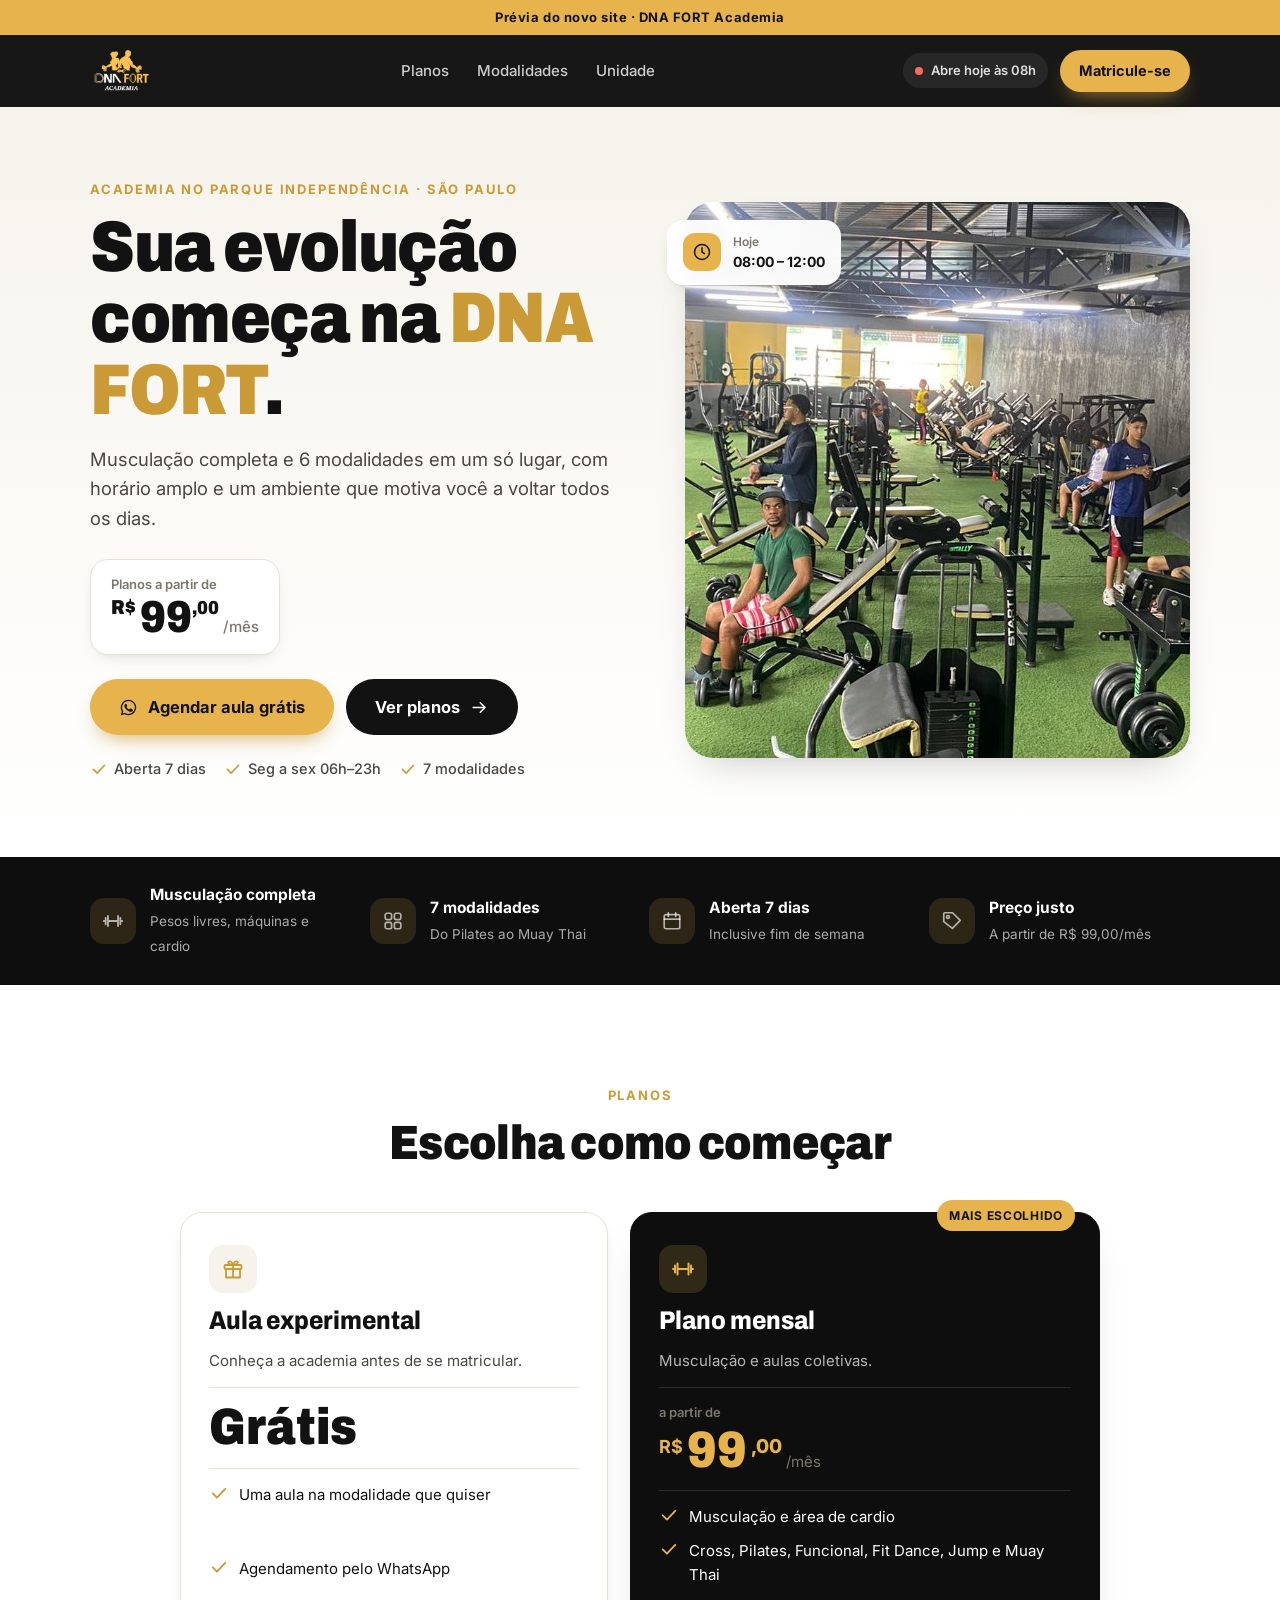
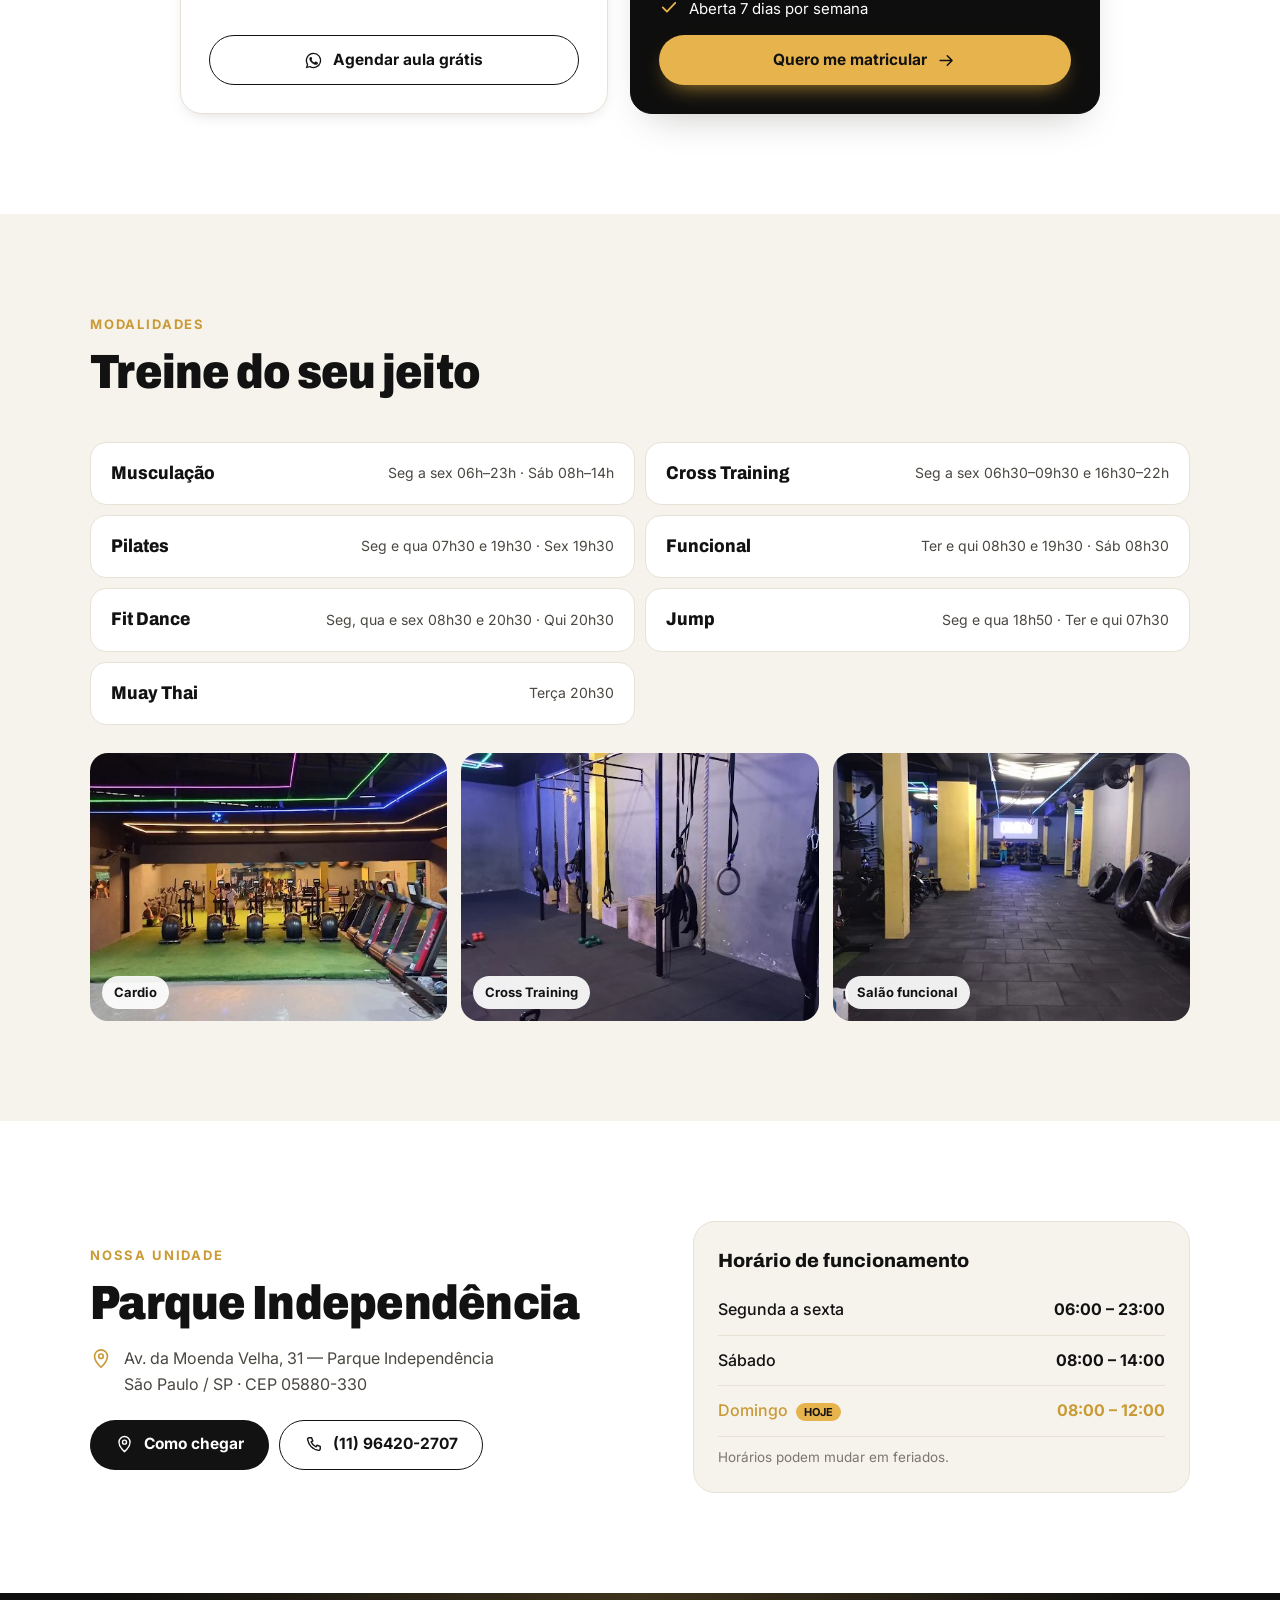
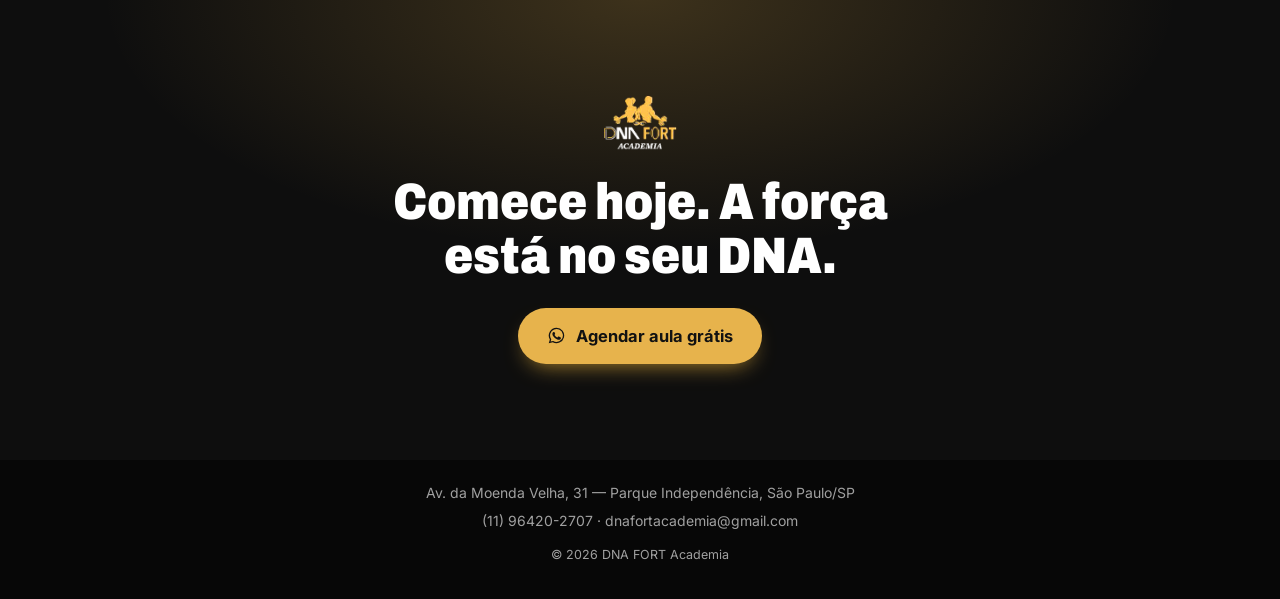
==== previa/index.html @ 1118a0eb "Adiciona prévia simples do novo site em /previa Página separada para apresentar à academia (não alte" ====
<!doctype html>
<html lang="pt-BR">
<head>
  <meta charset="utf-8">
  <meta name="viewport" content="width=device-width, initial-scale=1, viewport-fit=cover">
  <title>Prévia — DNA FORT Academia</title>
  <meta name="description" content="Prévia do novo site da DNA FORT Academia.">
  <!-- prévia: não aparece no Google -->
  <meta name="robots" content="noindex, nofollow">
  <meta name="theme-color" content="#0E0E0E">
  <link rel="icon" href="../assets/img/logo-original.png" type="image/png">

  <link rel="preconnect" href="https://fonts.googleapis.com">
  <link rel="preconnect" href="https://fonts.gstatic.com" crossorigin>
  <link href="https://fonts.googleapis.com/css2?family=Archivo:wdth,wght@62..125,400..900&family=Inter:wght@400;500;600;700&display=swap" rel="stylesheet">
  <link rel="stylesheet" href="previa.css">
  <link rel="stylesheet" href="previa-extra.css">
  <script>document.documentElement.classList.add('js');</script>
</head>
<body>

  <svg width="0" height="0" style="position:absolute" aria-hidden="true">
    <symbol id="i-arrow" viewBox="0 0 24 24"><path d="M4 12h15M13 6l6 6-6 6" fill="none" stroke="currentColor" stroke-width="2" stroke-linecap="round" stroke-linejoin="round"/></symbol>
    <symbol id="i-check" viewBox="0 0 24 24"><path d="M4.5 12.5l5 5L19.5 7" fill="none" stroke="currentColor" stroke-width="2.2" stroke-linecap="round" stroke-linejoin="round"/></symbol>
    <symbol id="i-clock" viewBox="0 0 24 24"><g fill="none" stroke="currentColor" stroke-width="1.8"><circle cx="12" cy="12" r="9"/><path d="M12 7v5l3 2" stroke-linecap="round"/></g></symbol>
    <symbol id="i-pin" viewBox="0 0 24 24"><g fill="none" stroke="currentColor" stroke-width="1.8"><path d="M12 21s7-6.2 7-12a7 7 0 0 0-14 0c0 5.8 7 12 7 12Z"/><circle cx="12" cy="9" r="2.5"/></g></symbol>
    <symbol id="i-phone" viewBox="0 0 24 24"><path d="M6.6 3.5h3l1.5 4-2 1.3a11 11 0 0 0 6.1 6.1l1.3-2 4 1.5v3a2 2 0 0 1-2.2 2A17 17 0 0 1 4.6 5.7a2 2 0 0 1 2-2.2Z" fill="none" stroke="currentColor" stroke-width="1.8" stroke-linejoin="round"/></symbol>
    <symbol id="i-whatsapp" viewBox="0 0 24 24"><path fill="currentColor" d="M12 2.2A9.8 9.8 0 0 0 3.6 17l-1.4 4.9 5-1.3A9.8 9.8 0 1 0 12 2.2Zm0 17.9a8.1 8.1 0 0 1-4.1-1.1l-.3-.2-3 .8.8-2.9-.2-.3A8.1 8.1 0 1 1 12 20.1Zm4.5-6.1c-.2-.1-1.5-.7-1.7-.8-.2-.1-.4-.1-.6.1l-.8 1c-.1.2-.3.2-.5.1a6.6 6.6 0 0 1-3.3-2.9c-.2-.4.2-.4.7-1.3.1-.2 0-.3 0-.4l-.8-1.8c-.2-.5-.4-.4-.6-.4h-.5a1 1 0 0 0-.7.3 3 3 0 0 0-.9 2.2 5.2 5.2 0 0 0 1.1 2.7 11.8 11.8 0 0 0 4.5 4c1.7.7 2.3.8 3.2.6a2.7 2.7 0 0 0 1.8-1.2 2.2 2.2 0 0 0 .1-1.3c0-.1-.2-.2-.4-.3Z"/></symbol>
    <symbol id="i-dumbbell" viewBox="0 0 24 24"><path d="M2 12h2M20 12h2M6.5 12h11M4 8.5v7M6.5 6.5v11M17.5 6.5v11M20 8.5v7" fill="none" stroke="currentColor" stroke-width="2" stroke-linecap="round"/></symbol>
    <symbol id="i-grid" viewBox="0 0 24 24"><g fill="none" stroke="currentColor" stroke-width="1.8"><rect x="3.5" y="3.5" width="7" height="7" rx="2"/><rect x="13.5" y="3.5" width="7" height="7" rx="2"/><rect x="3.5" y="13.5" width="7" height="7" rx="2"/><rect x="13.5" y="13.5" width="7" height="7" rx="2"/></g></symbol>
    <symbol id="i-calendar" viewBox="0 0 24 24"><g fill="none" stroke="currentColor" stroke-width="1.8"><rect x="3.5" y="5" width="17" height="15.5" rx="2"/><path d="M3.5 10h17M8 3v4M16 3v4" stroke-linecap="round"/></g></symbol>
    <symbol id="i-tag" viewBox="0 0 24 24"><g fill="none" stroke="currentColor" stroke-width="1.8" stroke-linejoin="round"><path d="M3 12.6V4a1 1 0 0 1 1-1h8.6L21 11.4 12.4 20z"/><circle cx="7.6" cy="7.6" r="1.6"/></g></symbol>
    <symbol id="i-gift" viewBox="0 0 24 24"><g fill="none" stroke="currentColor" stroke-width="1.8" stroke-linejoin="round"><rect x="3.5" y="8" width="17" height="4" rx="1"/><path d="M5 12v8.5h14V12M12 8v12.5M12 8S10.5 3.5 8 4.5 9 8 12 8Zm0 0s1.5-4.5 4-3.5S15 8 12 8Z"/></g></symbol>
  </svg>

  <!-- Aviso de prévia -->
  <div class="preview-bar">Prévia do novo site · DNA FORT Academia</div>

  <!-- ===== HEADER ===== -->
  <header class="lp-header">
    <div class="wrap lp-header__in">
      <a href="#topo" class="lp-logo" aria-label="DNA FORT Academia — início">
        <img src="../assets/img/logo.png" alt="DNA FORT Academia" width="96" height="79">
      </a>
      <nav class="lp-nav" aria-label="Principal">
        <a href="#planos">Planos</a>
        <a href="#modalidades">Modalidades</a>
        <a href="#unidade">Unidade</a>
      </nav>
      <div class="lp-header__cta">
        <span class="lp-status" data-status hidden><i></i><span data-status-text></span></span>
        <a class="lp-btn lp-btn--gold lp-btn--sm" href="#planos">Matricule-se</a>
      </div>
    </div>
  </header>

  <main>
    <!-- ===== HERO ===== -->
    <section class="hero" id="topo">
      <div class="wrap hero__grid">
        <div class="hero__text">
          <p class="eyebrow">Academia no Parque Independência · São Paulo</p>
          <h1 class="hero__title">Sua evolução começa na <span class="gold">DNA FORT</span>.</h1>
          <p class="hero__lead">Musculação completa e 6 modalidades em um só lugar, com horário amplo e um ambiente que motiva você a voltar todos os dias.</p>
          <div class="hero__price">
            <span class="hero__price-label">Planos a partir de</span>
            <span class="hero__price-value"><small>R$</small>99<sup>,00</sup><em>/mês</em></span>
          </div>
          <div class="hero__ctas">
            <a class="lp-btn lp-btn--gold lp-btn--lg" href="https://wa.me/5511964202707?text=Ol%C3%A1!%20Quero%20agendar%20minha%20aula%20experimental%20gr%C3%A1tis%20na%20DNA%20FORT." target="_blank" rel="noopener"><svg aria-hidden="true"><use href="#i-whatsapp"/></svg>Agendar aula grátis</a>
            <a class="lp-btn lp-btn--dark lp-btn--lg" href="#planos">Ver planos <svg aria-hidden="true"><use href="#i-arrow"/></svg></a>
          </div>
          <ul class="hero__trust">
            <li><svg aria-hidden="true"><use href="#i-check"/></svg>Aberta 7 dias</li>
            <li><svg aria-hidden="true"><use href="#i-check"/></svg>Seg a sex 06h–23h</li>
            <li><svg aria-hidden="true"><use href="#i-check"/></svg>7 modalidades</li>
          </ul>
        </div>
        <div class="hero__media">
          <img src="../assets/img/academia/musculacao.jpg" alt="Área de musculação da DNA FORT" width="743" height="556" fetchpriority="high">
          <div class="hero__float hero__float--top">
            <span class="hero__float-icon"><svg aria-hidden="true"><use href="#i-clock"/></svg></span>
            <div><small>Hoje</small><strong data-today>06:00 – 23:00</strong></div>
          </div>
        </div>
      </div>
    </section>

    <!-- ===== BENEFÍCIOS ===== -->
    <section class="perks-strip" aria-label="Benefícios">
      <div class="wrap perks-strip__grid">
        <div class="perk"><span class="perk__icon"><svg aria-hidden="true"><use href="#i-dumbbell"/></svg></span><div><strong>Musculação completa</strong><span>Pesos livres, máquinas e cardio</span></div></div>
        <div class="perk"><span class="perk__icon"><svg aria-hidden="true"><use href="#i-grid"/></svg></span><div><strong>7 modalidades</strong><span>Do Pilates ao Muay Thai</span></div></div>
        <div class="perk"><span class="perk__icon"><svg aria-hidden="true"><use href="#i-calendar"/></svg></span><div><strong>Aberta 7 dias</strong><span>Inclusive fim de semana</span></div></div>
        <div class="perk"><span class="perk__icon"><svg aria-hidden="true"><use href="#i-tag"/></svg></span><div><strong>Preço justo</strong><span>A partir de R$ 99,00/mês</span></div></div>
      </div>
    </section>

    <!-- ===== PLANOS ===== -->
    <section class="sec" id="planos" aria-labelledby="planos-t">
      <div class="wrap">
        <header class="sec__head sec__head--center reveal">
          <p class="eyebrow">Planos</p>
          <h2 class="sec__title" id="planos-t">Escolha como começar</h2>
        </header>
        <div class="plans">
          <article class="plan reveal">
            <span class="plan__icon"><svg aria-hidden="true"><use href="#i-gift"/></svg></span>
            <h3 class="plan__name">Aula experimental</h3>
            <p class="plan__desc">Conheça a academia antes de se matricular.</p>
            <p class="plan__price"><strong>Grátis</strong></p>
            <ul class="plan__list">
              <li><svg aria-hidden="true"><use href="#i-check"/></svg>Uma aula na modalidade que quiser</li>
              <li><svg aria-hidden="true"><use href="#i-check"/></svg>Agendamento pelo WhatsApp</li>
            </ul>
            <a class="lp-btn lp-btn--outline lp-btn--block" href="https://wa.me/5511964202707?text=Ol%C3%A1!%20Quero%20agendar%20minha%20aula%20experimental%20gr%C3%A1tis%20na%20DNA%20FORT." target="_blank" rel="noopener"><svg aria-hidden="true"><use href="#i-whatsapp"/></svg>Agendar aula grátis</a>
          </article>
          <article class="plan plan--main reveal">
            <span class="plan__badge">Mais escolhido</span>
            <span class="plan__icon"><svg aria-hidden="true"><use href="#i-dumbbell"/></svg></span>
            <h3 class="plan__name">Plano mensal</h3>
            <p class="plan__desc">Musculação e aulas coletivas.</p>
            <p class="plan__price"><span>a partir de</span><small>R$</small><strong>99</strong><sup>,00</sup><em>/mês</em></p>
            <ul class="plan__list">
              <li><svg aria-hidden="true"><use href="#i-check"/></svg>Musculação e área de cardio</li>
              <li><svg aria-hidden="true"><use href="#i-check"/></svg>Cross, Pilates, Funcional, Fit Dance, Jump e Muay Thai</li>
              <li><svg aria-hidden="true"><use href="#i-check"/></svg>Aberta 7 dias por semana</li>
            </ul>
            <a class="lp-btn lp-btn--gold lp-btn--block" href="https://wa.me/5511964202707?text=Ol%C3%A1!%20Quero%20me%20matricular%20na%20DNA%20FORT." target="_blank" rel="noopener">Quero me matricular <svg aria-hidden="true"><use href="#i-arrow"/></svg></a>
          </article>
        </div>
      </div>
    </section>

    <!-- ===== MODALIDADES (lista simples) ===== -->
    <section class="sec sec--soft" id="modalidades" aria-labelledby="mod-t">
      <div class="wrap">
        <header class="sec__head reveal">
          <p class="eyebrow">Modalidades</p>
          <h2 class="sec__title" id="mod-t">Treine do seu jeito</h2>
        </header>
        <ul class="modlist reveal">
          <li><strong>Musculação</strong><span>Seg a sex 06h–23h · Sáb 08h–14h</span></li>
          <li><strong>Cross Training</strong><span>Seg a sex 06h30–09h30 e 16h30–22h</span></li>
          <li><strong>Pilates</strong><span>Seg e qua 07h30 e 19h30 · Sex 19h30</span></li>
          <li><strong>Funcional</strong><span>Ter e qui 08h30 e 19h30 · Sáb 08h30</span></li>
          <li><strong>Fit Dance</strong><span>Seg, qua e sex 08h30 e 20h30 · Qui 20h30</span></li>
          <li><strong>Jump</strong><span>Seg e qua 18h50 · Ter e qui 07h30</span></li>
          <li><strong>Muay Thai</strong><span>Terça 20h30</span></li>
        </ul>

        <div class="photos reveal">
          <figure><img src="../assets/img/academia/cardio.jpg" alt="Área de cardio" loading="lazy"><figcaption>Cardio</figcaption></figure>
          <figure><img src="../assets/img/academia/cross-training.jpg" alt="Estrutura de Cross Training" loading="lazy"><figcaption>Cross Training</figcaption></figure>
          <figure><img src="../assets/img/academia/espaco-funcional.jpg" alt="Salão funcional" loading="lazy"><figcaption>Salão funcional</figcaption></figure>
        </div>
      </div>
    </section>

    <!-- ===== UNIDADE ===== -->
    <section class="sec" id="unidade" aria-labelledby="uni-t">
      <div class="wrap unit-simple reveal">
        <div>
          <p class="eyebrow">Nossa unidade</p>
          <h2 class="sec__title" id="uni-t">Parque Independência</h2>
          <address class="unit__address">
            <svg aria-hidden="true"><use href="#i-pin"/></svg>
            <span>Av. da Moenda Velha, 31 — Parque Independência<br>São Paulo / SP · CEP 05880-330</span>
          </address>
          <div class="unit__ctas">
            <a class="lp-btn lp-btn--dark" href="https://www.google.com/maps/dir/?api=1&amp;destination=Av.+da+Moenda+Velha,+31+-+Parque+Independ%C3%AAncia,+S%C3%A3o+Paulo+-+SP,+05880-330" target="_blank" rel="noopener"><svg aria-hidden="true"><use href="#i-pin"/></svg>Como chegar</a>
            <a class="lp-btn lp-btn--outline" href="tel:+5511964202707"><svg aria-hidden="true"><use href="#i-phone"/></svg>(11) 96420-2707</a>
          </div>
        </div>
        <div class="hours-card">
          <h3>Horário de funcionamento</h3>
          <table class="hours">
            <caption class="sr-only">Horário de funcionamento</caption>
            <tbody>
              <tr data-days="1,2,3,4,5"><th scope="row">Segunda a sexta</th><td>06:00 – 23:00</td></tr>
              <tr data-days="6"><th scope="row">Sábado</th><td>08:00 – 14:00</td></tr>
              <tr data-days="0"><th scope="row">Domingo</th><td>08:00 – 12:00</td></tr>
            </tbody>
          </table>
          <p class="unit__note">Horários podem mudar em feriados.</p>
        </div>
      </div>
    </section>

    <!-- ===== CHAMADA FINAL ===== -->
    <section class="final">
      <div class="wrap final__in reveal">
        <img class="final__logo" src="../assets/img/logo.png" alt="" width="96" height="79" loading="lazy">
        <h2 class="final__title">Comece hoje. A força está no seu DNA.</h2>
        <div class="final__ctas">
          <a class="lp-btn lp-btn--gold lp-btn--lg" href="https://wa.me/5511964202707?text=Ol%C3%A1!%20Quero%20agendar%20minha%20aula%20experimental%20gr%C3%A1tis%20na%20DNA%20FORT." target="_blank" rel="noopener"><svg aria-hidden="true"><use href="#i-whatsapp"/></svg>Agendar aula grátis</a>
        </div>
      </div>
    </section>
  </main>

  <footer class="lp-footer">
    <div class="wrap lp-footer__in">
      <p>Av. da Moenda Velha, 31 — Parque Independência, São Paulo/SP</p>
      <p><a href="tel:+5511964202707">(11) 96420-2707</a> · <a href="mailto:dnafortacademia@gmail.com">dnafortacademia@gmail.com</a></p>
      <p class="lp-footer__copy">© <span data-year></span> DNA FORT Academia</p>
    </div>
  </footer>

  <div class="sticky-cta" data-sticky>
    <div class="sticky-cta__price"><small>a partir de</small><strong>R$ 99<sup>,00</sup>/mês</strong></div>
    <a class="lp-btn lp-btn--gold" href="https://wa.me/5511964202707?text=Ol%C3%A1!%20Quero%20agendar%20minha%20aula%20experimental%20gr%C3%A1tis%20na%20DNA%20FORT." target="_blank" rel="noopener"><svg aria-hidden="true"><use href="#i-whatsapp"/></svg>Aula grátis</a>
  </div>

  <script src="previa.js" defer></script>
</body>
</html>
---- previa/previa.css ----
/* =========================================================
   DNA FORT — Landing page (prévia)
   Clareza e foco em conversão + elegância editorial.
   Fundo claro e quente, dourado da logo como cor de ação.
   ========================================================= */
:root {
  --bg: #FFFFFF;
  --bg-soft: #F6F3EC;
  --ink: #121212;
  --ink-2: #4A4741;
  --muted: #7C776D;
  --line: #E8E2D6;
  --dark: #0E0E0E;
  --gold: #E7B34C;
  --gold-light: #F3CD78;
  --gold-dark: #C99A35;
  --radius: 22px;
  --shadow: 0 18px 40px -20px rgba(20, 16, 8, .28);
  --shadow-sm: 0 6px 18px -10px rgba(20, 16, 8, .25);
  --f-display: "Archivo", "Arial Black", sans-serif;
  --f-body: "Inter", system-ui, -apple-system, "Segoe UI", Roboto, sans-serif;
  --wrap: 1180px;
  --gutter: clamp(18px, 4vw, 40px);
  --header-h: 72px;
  --ease: cubic-bezier(.2, .7, .2, 1);
}

*, *::before, *::after { box-sizing: border-box; }
* { margin: 0; padding: 0; }
html { scroll-behavior: smooth; -webkit-text-size-adjust: 100%; }
body { background: var(--bg); color: var(--ink); font: 16px/1.6 var(--f-body); -webkit-font-smoothing: antialiased; overflow-x: hidden; }
img, svg { display: block; max-width: 100%; }
a { color: inherit; text-decoration: none; }
ul { list-style: none; }
button { font: inherit; color: inherit; background: none; border: 0; cursor: pointer; }
address { font-style: normal; }
table { border-collapse: collapse; width: 100%; }
[hidden] { display: none !important; }
[id] { scroll-margin-top: calc(var(--header-h) + 12px); }
:focus-visible { outline: 3px solid var(--gold); outline-offset: 3px; border-radius: 6px; }
.sr-only { position: absolute; width: 1px; height: 1px; overflow: hidden; clip: rect(0 0 0 0); white-space: nowrap; }
.skip { position: fixed; top: 8px; left: 8px; z-index: 999; padding: 10px 14px; background: var(--gold); border-radius: 10px; font-weight: 600; transform: translateY(-200%); }
.skip:focus { transform: none; }

.wrap { width: 100%; max-width: var(--wrap); margin-inline: auto; padding-inline: var(--gutter); }
.gold { color: var(--gold-dark); }
.link { color: var(--ink); font-weight: 600; text-decoration: underline; text-decoration-color: var(--gold); text-underline-offset: 3px; }

.eyebrow { font-size: 13px; font-weight: 700; letter-spacing: .14em; text-transform: uppercase; color: var(--gold-dark); margin-bottom: 12px; }

/* ---------- Botões ---------- */
.lp-btn {
  display: inline-flex; align-items: center; justify-content: center; gap: 10px;
  min-height: 50px; padding: 0 24px; border-radius: 999px; border: 1.5px solid transparent;
  font-weight: 700; font-size: 15.5px; white-space: nowrap;
  transition: transform .15s, box-shadow .2s, background-color .2s, color .2s, border-color .2s;
}
.lp-btn svg { width: 19px; height: 19px; flex: none; }
.lp-btn:active { transform: scale(.98); }
.lp-btn--gold { background: var(--gold); color: var(--ink); box-shadow: 0 10px 22px -10px rgba(201, 154, 53, .9); }
.lp-btn--gold:hover { background: var(--gold-light); }
.lp-btn--dark { background: var(--ink); color: #fff; }
.lp-btn--dark:hover { background: #2a2a2a; }
.lp-btn--outline { border-color: var(--ink); color: var(--ink); }
.lp-btn--outline:hover { background: var(--ink); color: #fff; }
.lp-btn--light { background: #fff; color: var(--ink); }
.lp-btn--lg { min-height: 56px; padding: 0 28px; font-size: 16.5px; }
.lp-btn--sm { min-height: 42px; padding: 0 18px; font-size: 14.5px; }
.lp-btn--block { width: 100%; }

/* ---------- Header ---------- */
.lp-header { position: sticky; top: 0; z-index: 50; background: rgba(14, 14, 14, .96); -webkit-backdrop-filter: blur(12px); backdrop-filter: blur(12px); }
.lp-header__in { height: var(--header-h); display: flex; align-items: center; justify-content: space-between; gap: 20px; }
.lp-logo img { height: 52px; width: auto; }
.lp-nav { display: flex; gap: 28px; }
.lp-nav a { color: rgba(255,255,255,.78); font-weight: 500; font-size: 15px; transition: color .2s; }
.lp-nav a:hover { color: var(--gold); }
.lp-header__cta { display: flex; align-items: center; gap: 12px; }
.lp-status { display: inline-flex; align-items: center; gap: 8px; padding: 7px 12px; border-radius: 999px; font-size: 13px; font-weight: 600; color: rgba(255,255,255,.85); background: rgba(255,255,255,.07); }
.lp-status i { width: 8px; height: 8px; border-radius: 50%; background: #9a9a9a; }
.lp-status.is-open i { background: #3ddc84; box-shadow: 0 0 0 3px rgba(61,220,132,.2); }
.lp-status.is-closed i { background: #ff6b5a; }

/* ---------- Hero ---------- */
.hero { background: linear-gradient(180deg, var(--bg-soft) 0%, #fff 100%); padding: clamp(36px, 6vw, 72px) 0 clamp(40px, 6vw, 80px); overflow: hidden; }
.hero__grid { display: grid; grid-template-columns: 1.05fr 1fr; gap: clamp(28px, 5vw, 64px); align-items: center; }
.hero__title { font-family: var(--f-display); font-weight: 900; font-stretch: 85%; font-size: clamp(2.6rem, 5.6vw, 4.6rem); line-height: 1; letter-spacing: -.02em; }
.hero__lead { margin-top: 18px; font-size: clamp(16.5px, 1.5vw, 18.5px); color: var(--ink-2); max-width: 48ch; }
.hero__price { display: inline-flex; flex-direction: column; margin-top: 26px; padding: 14px 20px; border-radius: 18px; background: #fff; border: 1px solid var(--line); box-shadow: var(--shadow-sm); }
.hero__price-label { font-size: 13px; font-weight: 600; color: var(--muted); }
.hero__price-value { font-family: var(--f-display); font-weight: 900; font-stretch: 85%; font-size: 2.8rem; line-height: 1; }
.hero__price-value small { font-size: .45em; margin-right: 4px; vertical-align: .9em; }
.hero__price-value sup { font-size: .42em; vertical-align: .95em; }
.hero__price-value em { font-style: normal; font-family: var(--f-body); font-weight: 500; font-size: 15px; color: var(--muted); margin-left: 4px; }
.hero__ctas { display: flex; flex-wrap: wrap; gap: 12px; margin-top: 24px; }
.hero__trust { display: flex; flex-wrap: wrap; gap: 8px 18px; margin-top: 22px; font-size: 14.5px; font-weight: 500; color: var(--ink-2); }
.hero__trust li { display: inline-flex; align-items: center; gap: 6px; }
.hero__trust svg { width: 18px; height: 18px; color: var(--gold-dark); }

.hero__media { position: relative; }
.hero__media > img { width: 100%; aspect-ratio: 4 / 3.4; object-fit: cover; border-radius: 28px; box-shadow: var(--shadow); }
.hero__float {
  position: absolute; display: flex; align-items: center; gap: 12px;
  padding: 12px 16px; border-radius: 16px; background: rgba(255,255,255,.95);
  -webkit-backdrop-filter: blur(10px); backdrop-filter: blur(10px);
  box-shadow: var(--shadow-sm); font-size: 14px;
}
.hero__float small { display: block; color: var(--muted); font-size: 12px; font-weight: 600; }
.hero__float strong { font-weight: 700; }
.hero__float--top { top: 18px; left: -18px; }
.hero__float--bottom { bottom: 18px; right: -14px; }
.hero__float-icon { width: 38px; height: 38px; display: grid; place-items: center; border-radius: 12px; background: var(--gold); color: var(--ink); flex: none; }
.hero__float-icon svg { width: 20px; height: 20px; }

/* ---------- Faixa de benefícios ---------- */
.perks-strip { background: var(--dark); color: #fff; padding: 26px 0; }
.perks-strip__grid { display: grid; grid-template-columns: repeat(4, 1fr); gap: 18px; }
.perk { display: flex; align-items: center; gap: 14px; }
.perk__icon { width: 46px; height: 46px; flex: none; display: grid; place-items: center; border-radius: 14px; background: rgba(231,179,76,.14); color: var(--gold); }
.perk__icon svg { width: 22px; height: 22px; }
.perk strong { display: block; font-size: 15.5px; }
.perk span { font-size: 13.5px; color: rgba(255,255,255,.65); }

/* ---------- Seções ---------- */
.sec { padding: clamp(56px, 8vw, 100px) 0; }
.sec--soft { background: var(--bg-soft); }
.sec__head { max-width: 640px; margin-bottom: clamp(28px, 4vw, 44px); }
.sec__head--center { text-align: center; margin-inline: auto; }
.sec__title { font-family: var(--f-display); font-weight: 900; font-stretch: 85%; font-size: clamp(2rem, 4vw, 3rem); line-height: 1.05; letter-spacing: -.015em; }
.sec__lead { margin-top: 12px; color: var(--ink-2); font-size: 17px; }

/* ---------- Planos ---------- */
.plans { display: grid; grid-template-columns: 1fr 1.1fr; gap: 22px; max-width: 920px; margin-inline: auto; align-items: stretch; }
.plan { position: relative; display: flex; flex-direction: column; gap: 14px; padding: 32px 28px 28px; border-radius: var(--radius); background: #fff; border: 1px solid var(--line); box-shadow: var(--shadow-sm); }
.plan--main { background: var(--dark); color: #fff; border-color: var(--dark); box-shadow: var(--shadow); }
.plan__badge { position: absolute; top: -13px; right: 24px; padding: 6px 12px; border-radius: 999px; background: var(--gold); color: var(--ink); font-size: 12px; font-weight: 700; letter-spacing: .06em; text-transform: uppercase; }
.plan__icon { width: 48px; height: 48px; display: grid; place-items: center; border-radius: 14px; background: var(--bg-soft); color: var(--gold-dark); }
.plan--main .plan__icon { background: rgba(231,179,76,.16); color: var(--gold); }
.plan__icon svg { width: 24px; height: 24px; }
.plan__name { font-family: var(--f-display); font-weight: 800; font-stretch: 90%; font-size: 1.6rem; line-height: 1.1; }
.plan__desc { color: var(--ink-2); font-size: 15px; }
.plan--main .plan__desc { color: rgba(255,255,255,.7); }
.plan__price { display: flex; align-items: baseline; flex-wrap: wrap; gap: 2px 4px; padding: 14px 0; border-block: 1px solid var(--line); }
.plan--main .plan__price { border-color: rgba(255,255,255,.12); }
.plan__price span { width: 100%; font-size: 13px; font-weight: 600; color: var(--muted); }
.plan__price small { font-weight: 700; font-size: 18px; align-self: flex-start; margin-top: 8px; }
.plan__price strong { font-family: var(--f-display); font-weight: 900; font-stretch: 85%; font-size: 3.2rem; line-height: 1; }
.plan__price sup { font-weight: 800; font-size: 1.2rem; align-self: flex-start; margin-top: 6px; }
.plan__price em { font-style: normal; font-size: 15px; color: var(--muted); }
.plan--main .plan__price strong, .plan--main .plan__price small, .plan--main .plan__price sup { color: var(--gold); }
.plan__list { display: grid; gap: 10px; flex: 1; font-size: 15px; }
.plan__list li { display: grid; grid-template-columns: 20px 1fr; gap: 10px; }
.plan__list svg { width: 20px; height: 20px; color: var(--gold-dark); }
.plan--main .plan__list svg { color: var(--gold); }
.plan__note { font-size: 13px; color: rgba(255,255,255,.55); text-align: center; }

/* ---------- Modalidades ---------- */
.mods { display: grid; grid-template-columns: repeat(4, 1fr); gap: 16px; }
.mod { position: relative; overflow: hidden; border-radius: 20px; min-height: 240px; background: #ddd; box-shadow: var(--shadow-sm); }
.mod--wide { grid-column: span 2; grid-row: span 2; }
.mod img { position: absolute; inset: 0; width: 100%; height: 100%; object-fit: cover; transition: transform .6s var(--ease); }
.mod:hover img { transform: scale(1.05); }
.mod::after { content: ""; position: absolute; inset: 0; background: linear-gradient(0deg, rgba(0,0,0,.78) 0%, rgba(0,0,0,0) 55%); }
.mod__body { position: absolute; left: 0; right: 0; bottom: 0; z-index: 1; padding: 18px; color: #fff; }
.mod__body h3 { font-family: var(--f-display); font-weight: 800; font-stretch: 90%; font-size: 1.35rem; line-height: 1.1; }
.mod--wide .mod__body h3 { font-size: 2rem; }
.mod__body p { font-size: 13.5px; color: rgba(255,255,255,.85); margin-top: 4px; }

/* ---------- Aulas por dia ---------- */
.today { display: grid; grid-template-columns: 1fr 1.1fr; gap: clamp(24px, 5vw, 64px); align-items: start; }
.today__card { padding: 22px; border-radius: var(--radius); background: #fff; border: 1px solid var(--line); box-shadow: var(--shadow); }
.today__days { display: grid; grid-template-columns: repeat(7, 1fr); gap: 4px; padding: 4px; border-radius: 999px; background: var(--bg-soft); margin-bottom: 14px; }
.today__days button { min-height: 40px; border-radius: 999px; font-size: 13.5px; font-weight: 600; color: var(--ink-2); transition: background-color .2s, color .2s; }
.today__days button[aria-pressed="true"] { background: var(--ink); color: #fff; }
.today__list li { display: flex; justify-content: space-between; gap: 12px; padding: 13px 4px; border-bottom: 1px solid var(--line); font-weight: 500; animation: rowIn .4s var(--ease) both; animation-delay: calc(var(--n, 0) * 40ms); }
.today__list li:last-child { border-bottom: 0; }
.today__list li strong { color: var(--gold-dark); font-weight: 700; white-space: nowrap; }
.today__list li.is-empty { color: var(--muted); }
@keyframes rowIn { from { opacity: 0; transform: translateY(6px); } to { opacity: 1; transform: none; } }

/* ---------- Estrutura ---------- */
.gallery { display: grid; grid-template-columns: repeat(4, 1fr); grid-template-rows: repeat(2, 230px); gap: 14px; }
.gallery figure { position: relative; overflow: hidden; border-radius: 20px; }
.gallery__a { grid-column: span 2; grid-row: span 2; }
.gallery img { width: 100%; height: 100%; object-fit: cover; transition: transform .6s var(--ease); }
.gallery figure:hover img { transform: scale(1.04); }
.gallery figcaption { position: absolute; left: 12px; bottom: 12px; padding: 6px 12px; border-radius: 999px; background: rgba(255,255,255,.92); font-size: 13px; font-weight: 700; }

/* ---------- Unidade ---------- */
.unit { display: grid; grid-template-columns: 1fr 1.15fr; gap: clamp(24px, 5vw, 56px); align-items: stretch; }
.unit__address { display: flex; gap: 12px; margin: 18px 0 20px; font-size: 16px; color: var(--ink-2); }
.unit__address svg { width: 22px; height: 22px; color: var(--gold-dark); flex: none; margin-top: 2px; }
.hours th, .hours td { padding: 12px 0; border-bottom: 1px solid var(--line); text-align: left; font-weight: 500; }
.hours td { text-align: right; font-weight: 700; }
.hours tr.is-today th, .hours tr.is-today td { color: var(--gold-dark); }
.hours tr.is-today th::after { content: "hoje"; margin-left: 8px; padding: 2px 8px; border-radius: 999px; background: var(--gold); color: var(--ink); font-size: 11px; font-weight: 700; text-transform: uppercase; }
.unit__note { margin-top: 10px; font-size: 13.5px; color: var(--muted); }
.unit__ctas { display: flex; flex-wrap: wrap; gap: 10px; margin-top: 22px; }
.unit__map { position: relative; min-height: 360px; border-radius: var(--radius); overflow: hidden; box-shadow: var(--shadow); background: var(--bg-soft); }
.unit__map iframe { position: absolute; inset: 0; width: 100%; height: 100%; border: 0; display: block; }
/* cartão exibido enquanto o mapa carrega (ou se ele não carregar) */
.unit__map-fallback {
  position: absolute; inset: 0; display: grid; place-content: center; justify-items: center; gap: 6px; text-align: center; padding: 24px;
  background:
    repeating-linear-gradient(0deg, rgba(0,0,0,.035) 0 1px, transparent 1px 44px),
    repeating-linear-gradient(90deg, rgba(0,0,0,.035) 0 1px, transparent 1px 44px),
    radial-gradient(60% 60% at 50% 45%, rgba(231,179,76,.22), rgba(231,179,76,0) 70%),
    var(--bg-soft);
}
.unit__map-pin { width: 64px; height: 64px; display: grid; place-items: center; border-radius: 50%; background: var(--gold); color: var(--ink); box-shadow: 0 12px 26px -10px rgba(201,154,53,.9); margin-bottom: 8px; }
.unit__map-pin svg { width: 30px; height: 30px; }
.unit__map-fallback strong { font-family: var(--f-display); font-weight: 800; font-size: 1.3rem; }
.unit__map-fallback span { color: var(--ink-2); font-size: 14.5px; }
.unit__map-fallback em { font-style: normal; font-weight: 700; color: var(--gold-dark); margin-top: 6px; }

/* ---------- Dúvidas ---------- */
.faq { display: grid; grid-template-columns: 1fr 1.4fr; gap: clamp(24px, 5vw, 64px); align-items: start; }
.faq__list { display: grid; gap: 10px; }
.faq__list details { border-radius: 16px; background: #fff; border: 1px solid var(--line); }
.faq__list summary { list-style: none; cursor: pointer; display: flex; justify-content: space-between; align-items: center; gap: 12px; padding: 18px 20px; font-weight: 600; }
.faq__list summary::-webkit-details-marker { display: none; }
.faq__list summary::after { content: "+"; flex: none; width: 28px; height: 28px; display: grid; place-items: center; border-radius: 50%; background: var(--bg-soft); font-size: 19px; transition: transform .25s, background-color .25s; }
.faq__list details[open] summary::after { transform: rotate(45deg); background: var(--gold); }
.faq__list details p { padding: 0 20px 18px; color: var(--ink-2); }

/* ---------- Chamada final ---------- */
.final { background: var(--dark); color: #fff; padding: clamp(56px, 8vw, 96px) 0; text-align: center;
  background-image: radial-gradient(60% 80% at 50% 0%, rgba(231,179,76,.22), rgba(231,179,76,0) 70%); }
.final__in { display: grid; justify-items: center; gap: 14px; }
.final__logo { width: 84px; height: auto; margin-bottom: 4px; }
.final__title { font-family: var(--f-display); font-weight: 900; font-stretch: 85%; font-size: clamp(2rem, 4.4vw, 3.2rem); line-height: 1.05; max-width: 18ch; }
.final__lead { color: rgba(255,255,255,.72); font-size: 17px; }
.final__ctas { display: flex; flex-wrap: wrap; justify-content: center; gap: 12px; margin-top: 10px; }

/* ---------- Rodapé ---------- */
.lp-footer { background: #070707; color: rgba(255,255,255,.62); font-size: 14px; padding: 28px 0 34px; }
.lp-footer__in { display: grid; justify-items: center; gap: 6px; text-align: center; }
.lp-footer img { width: 64px; height: auto; margin-bottom: 6px; }
.lp-footer a:hover { color: var(--gold); }
.lp-footer__copy { margin-top: 6px; font-size: 12.5px; }

/* ---------- Barra fixa (celular) ---------- */
.sticky-cta { display: none; }

/* ---------- Entrada suave ---------- */
.js .reveal { opacity: 0; transform: translateY(18px); transition: opacity .6s var(--ease), transform .6s var(--ease); }
.js .reveal.is-in { opacity: 1; transform: none; }

/* ---------- Responsivo ---------- */
@media (max-width: 1000px) {
  .lp-nav { display: none; }
  .hero__grid, .today, .unit, .faq { grid-template-columns: 1fr; }
  .hero__media { max-width: 620px; }
  .perks-strip__grid { grid-template-columns: repeat(2, 1fr); }
  .mods { grid-template-columns: repeat(2, 1fr); }
  .gallery { grid-template-columns: repeat(2, 1fr); grid-template-rows: 260px repeat(2, 180px); }
  .gallery__a { grid-row: span 1; }
}

@media (max-width: 640px) {
  :root { --header-h: 64px; }
  body { padding-bottom: calc(78px + env(safe-area-inset-bottom)); }
  .lp-logo img { height: 46px; }
  .lp-header__cta .lp-btn { display: none; }
  .hero { padding-top: 26px; }
  .hero__price { display: flex; }
  .hero__ctas .lp-btn { width: 100%; }
  .hero__trust { font-size: 13.5px; }
  .hero__float { padding: 9px 12px; font-size: 13px; }
  .hero__float--top { left: 10px; top: 10px; }
  .hero__float--bottom { right: 10px; bottom: 10px; }
  .hero__float-icon { width: 32px; height: 32px; }
  .perks-strip__grid { grid-template-columns: 1fr 1fr; gap: 16px 12px; }
  .perk { flex-direction: column; align-items: flex-start; gap: 8px; }
  .plans { grid-template-columns: 1fr; }
  .plan--main { order: -1; }
  /* modalidades e estrutura em carrossel (menos rolagem) */
  .mods, .gallery {
    display: grid; grid-auto-flow: column; grid-template-columns: none; grid-template-rows: none;
    grid-auto-columns: 78%; gap: 12px; overflow-x: auto; scroll-snap-type: x mandatory; scrollbar-width: none;
    margin-inline: calc(var(--gutter) * -1); padding: 4px var(--gutter) 10px; scroll-padding-inline: var(--gutter);
  }
  .mods::-webkit-scrollbar, .gallery::-webkit-scrollbar { display: none; }
  .mods > *, .gallery > * { scroll-snap-align: start; }
  .mod, .mod--wide { grid-column: auto; grid-row: auto; min-height: 260px; }
  .mod--wide .mod__body h3 { font-size: 1.35rem; }
  .gallery { grid-auto-rows: 240px; }
  .gallery__a { grid-column: auto; grid-row: auto; }
  .js .mods .reveal, .js .gallery .reveal { opacity: 1; transform: none; }
  .today__days button { font-size: 12.5px; }
  .unit__ctas .lp-btn, .final__ctas .lp-btn { width: 100%; }
  .unit__map { min-height: 280px; }

  .sticky-cta {
    position: fixed; left: 10px; right: 10px; bottom: calc(10px + env(safe-area-inset-bottom)); z-index: 60;
    display: flex; align-items: center; justify-content: space-between; gap: 12px;
    padding: 10px 10px 10px 18px; border-radius: 20px;
    background: rgba(14,14,14,.95); color: #fff;
    -webkit-backdrop-filter: blur(14px); backdrop-filter: blur(14px);
    box-shadow: 0 14px 30px -10px rgba(0,0,0,.5);
    transform: translateY(160%); transition: transform .35s var(--ease);
  }
  .sticky-cta.is-on { transform: none; }
  .sticky-cta__price small { display: block; font-size: 11.5px; color: rgba(255,255,255,.6); }
  .sticky-cta__price strong { font-family: var(--f-display); font-weight: 900; font-stretch: 85%; font-size: 1.35rem; }
  .sticky-cta__price sup { font-size: .55em; }
  .sticky-cta .lp-btn { min-height: 46px; padding: 0 18px; }
}

@media (prefers-reduced-motion: reduce) {
  html { scroll-behavior: auto; }
  .js .reveal { opacity: 1; transform: none; transition: none; }
  .today__list li { animation: none; }
}
---- previa/previa-extra.css ----
/* Prévia simples — complementos ao previa.css */

/* Aviso de prévia */
.preview-bar {
  background: var(--gold); color: var(--ink);
  text-align: center; font-size: 13px; font-weight: 700; letter-spacing: .04em;
  padding: 7px 12px;
}

/* Modalidades em lista simples */
.modlist { display: grid; grid-template-columns: repeat(2, 1fr); gap: 10px; }
.modlist li {
  display: flex; justify-content: space-between; align-items: center; gap: 16px;
  padding: 16px 20px; border-radius: 16px; background: #fff; border: 1px solid var(--line);
}
.modlist strong { font-family: var(--f-display); font-weight: 800; font-stretch: 90%; font-size: 1.15rem; }
.modlist span { font-size: 14px; color: var(--ink-2); text-align: right; }

/* 3 fotos da estrutura */
.photos { display: grid; grid-template-columns: repeat(3, 1fr); gap: 14px; margin-top: 28px; }
.photos figure { position: relative; overflow: hidden; border-radius: 18px; aspect-ratio: 4 / 3; }
.photos img { width: 100%; height: 100%; object-fit: cover; }
.photos figcaption { position: absolute; left: 12px; bottom: 12px; padding: 6px 12px; border-radius: 999px; background: rgba(255,255,255,.92); font-size: 13px; font-weight: 700; }

/* Unidade simples (sem mapa embutido) */
.unit-simple { display: grid; grid-template-columns: 1.1fr 1fr; gap: clamp(24px, 5vw, 56px); align-items: center; }
.hours-card { padding: 24px; border-radius: var(--radius); background: var(--bg-soft); border: 1px solid var(--line); }
.hours-card h3 { font-family: var(--f-display); font-weight: 800; font-size: 1.2rem; margin-bottom: 8px; }
.lp-footer { padding-top: 22px; }

@media (max-width: 1000px) {
  .unit-simple { grid-template-columns: 1fr; }
}
@media (max-width: 640px) {
  .modlist { grid-template-columns: 1fr; }
  .modlist li { flex-direction: column; align-items: flex-start; gap: 2px; padding: 14px 16px; }
  .modlist span { text-align: left; }
  .photos {
    grid-template-columns: none; grid-auto-flow: column; grid-auto-columns: 78%;
    overflow-x: auto; scroll-snap-type: x mandatory; scrollbar-width: none;
    margin-inline: calc(var(--gutter) * -1); padding: 0 var(--gutter) 6px;
  }
  .photos::-webkit-scrollbar { display: none; }
  .photos figure { scroll-snap-align: start; }
}
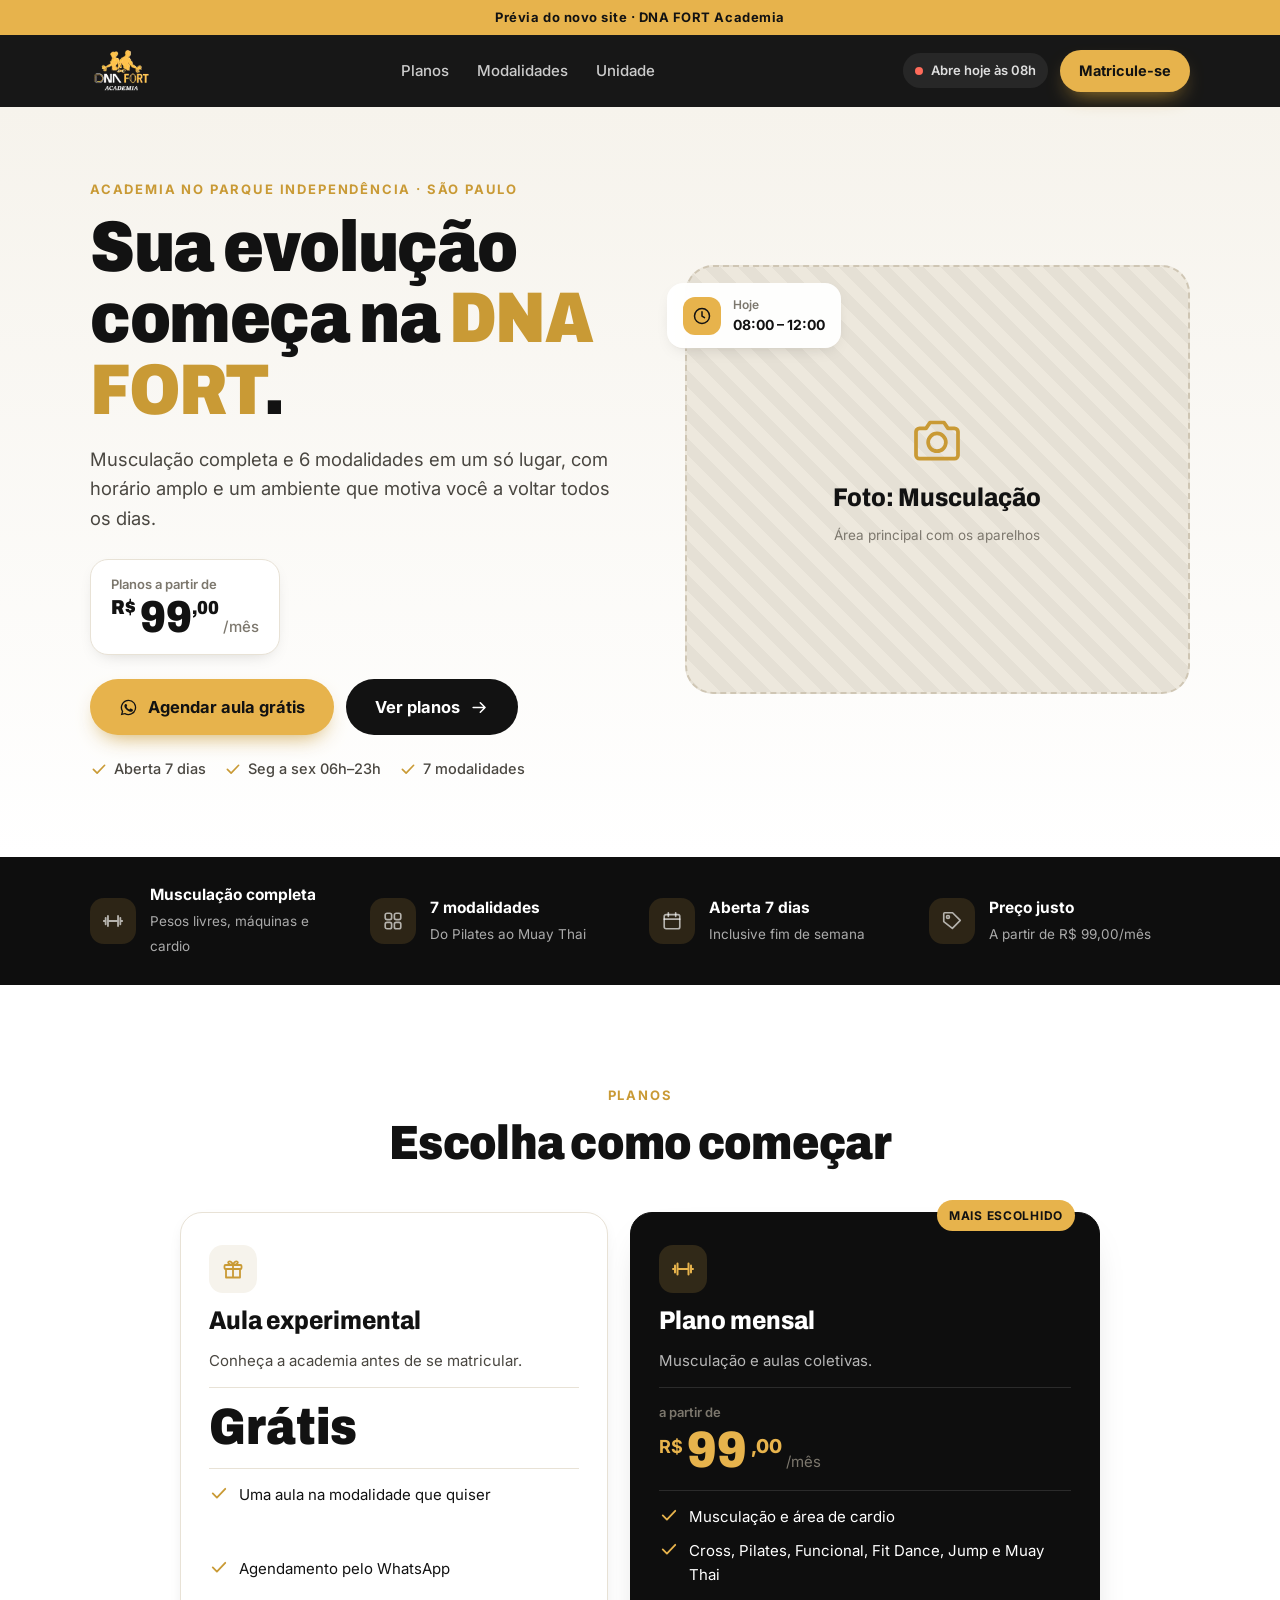
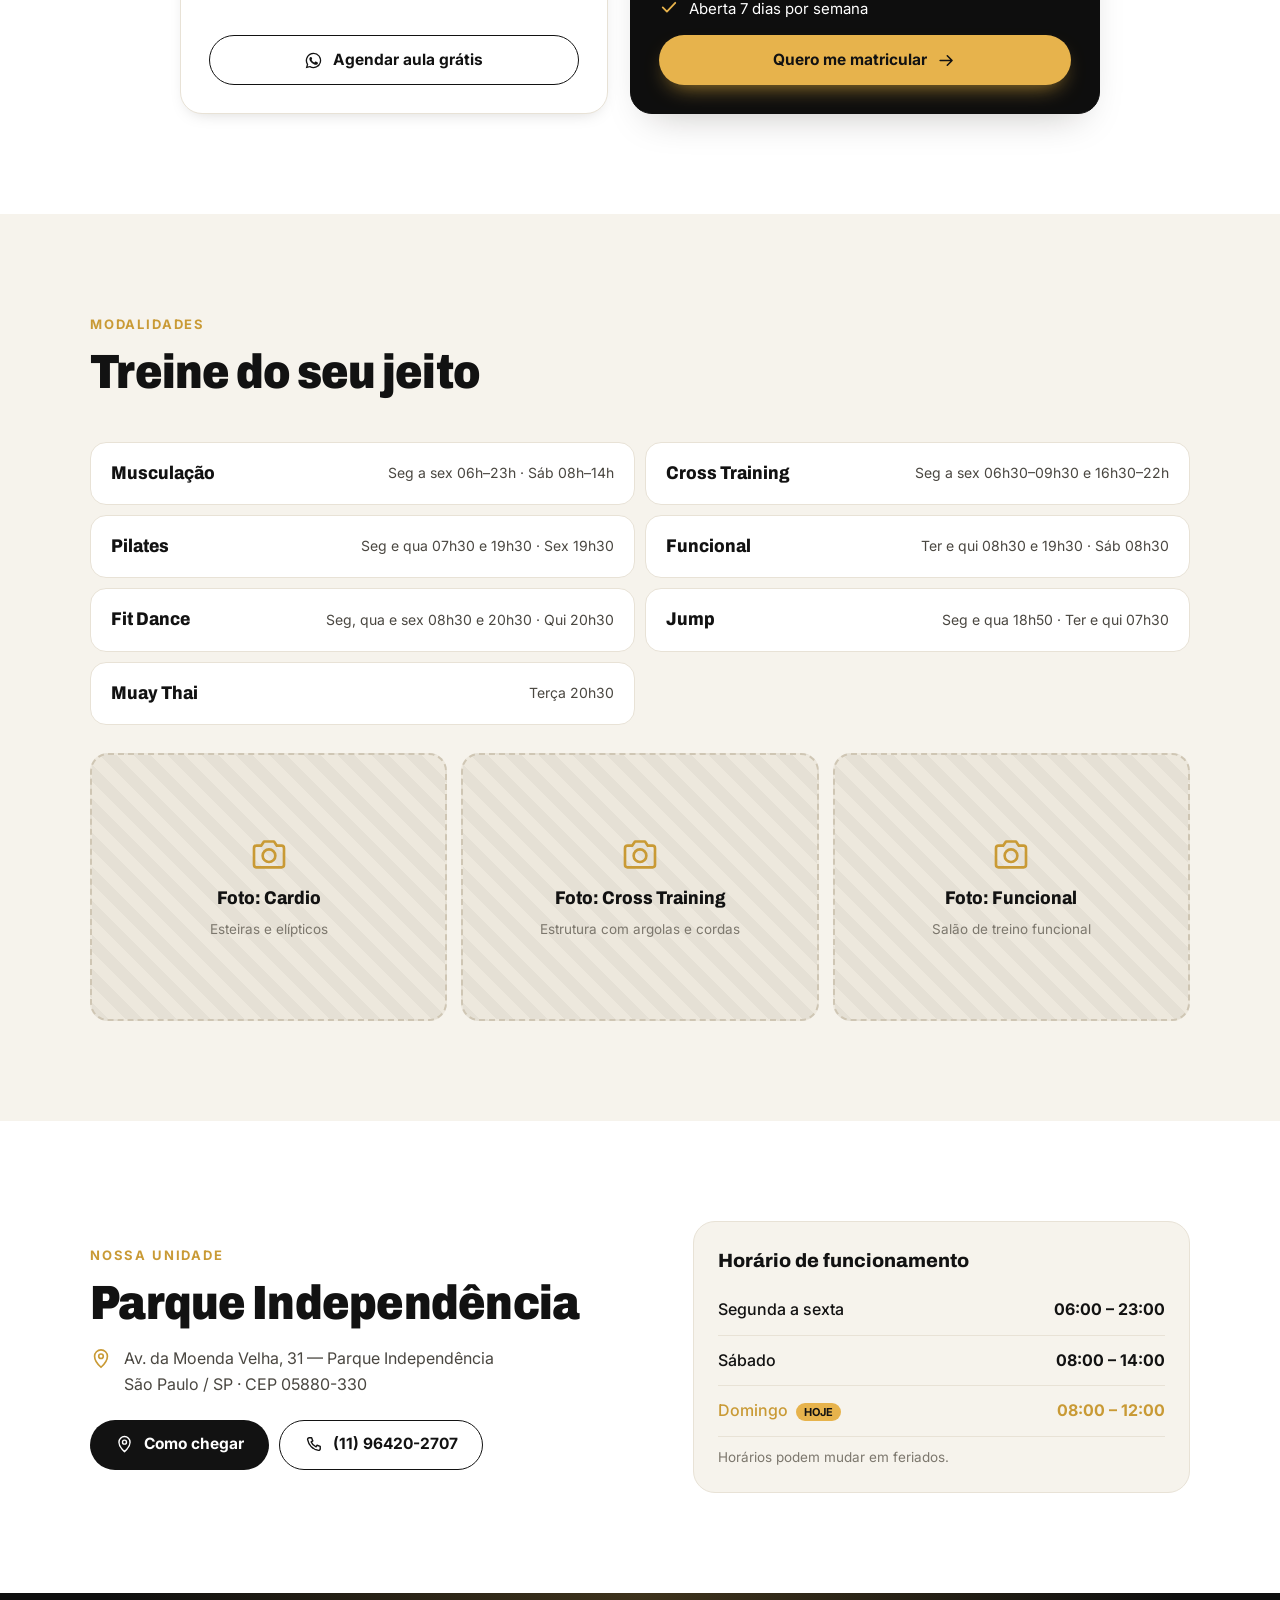
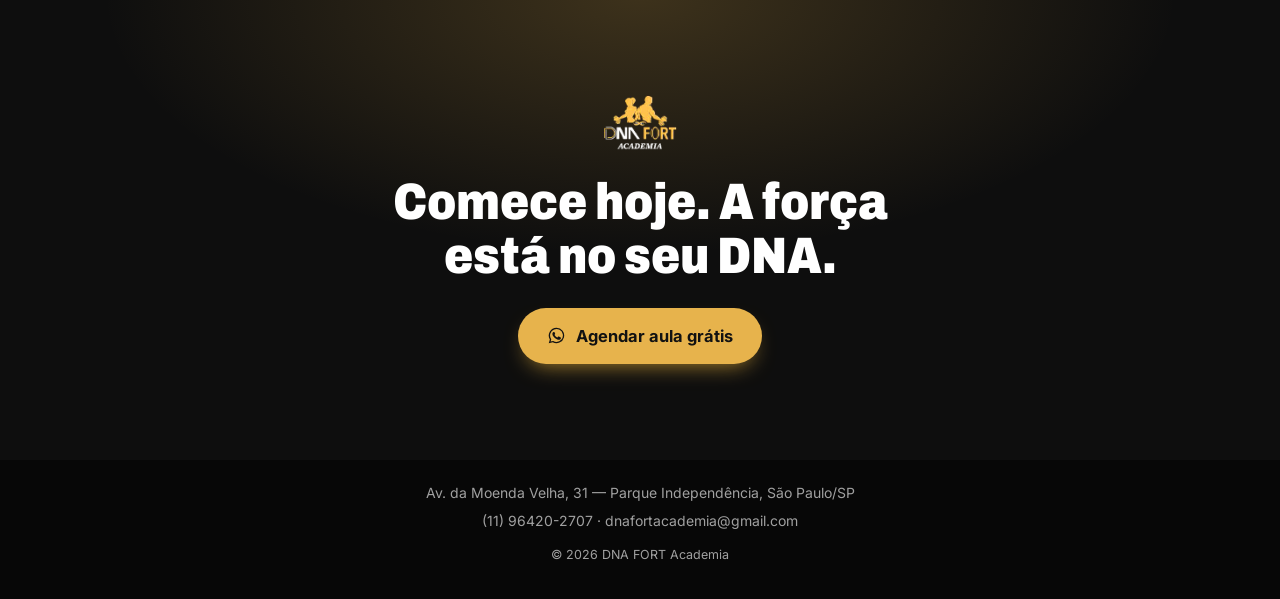
==== commit 2247d05c: "Prévia: troca as fotos por espaços reservados "Foto: Musculação", "Foto: Cardio", "Foto: Cross Train" ====
--- a/previa/index.html
+++ b/previa/index.html
@@ -30,6 +30,7 @@
     <symbol id="i-grid" viewBox="0 0 24 24"><g fill="none" stroke="currentColor" stroke-width="1.8"><rect x="3.5" y="3.5" width="7" height="7" rx="2"/><rect x="13.5" y="3.5" width="7" height="7" rx="2"/><rect x="3.5" y="13.5" width="7" height="7" rx="2"/><rect x="13.5" y="13.5" width="7" height="7" rx="2"/></g></symbol>
     <symbol id="i-calendar" viewBox="0 0 24 24"><g fill="none" stroke="currentColor" stroke-width="1.8"><rect x="3.5" y="5" width="17" height="15.5" rx="2"/><path d="M3.5 10h17M8 3v4M16 3v4" stroke-linecap="round"/></g></symbol>
     <symbol id="i-tag" viewBox="0 0 24 24"><g fill="none" stroke="currentColor" stroke-width="1.8" stroke-linejoin="round"><path d="M3 12.6V4a1 1 0 0 1 1-1h8.6L21 11.4 12.4 20z"/><circle cx="7.6" cy="7.6" r="1.6"/></g></symbol>
+    <symbol id="i-camera" viewBox="0 0 24 24"><g fill="none" stroke="currentColor" stroke-width="1.6" stroke-linejoin="round"><path d="M3 8.5A1.5 1.5 0 0 1 4.5 7h2.8L9 4.5h6L16.7 7h2.8A1.5 1.5 0 0 1 21 8.5v10a1.5 1.5 0 0 1-1.5 1.5h-15A1.5 1.5 0 0 1 3 18.5z"/><circle cx="12" cy="13" r="3.8"/></g></symbol>
     <symbol id="i-gift" viewBox="0 0 24 24"><g fill="none" stroke="currentColor" stroke-width="1.8" stroke-linejoin="round"><rect x="3.5" y="8" width="17" height="4" rx="1"/><path d="M5 12v8.5h14V12M12 8v12.5M12 8S10.5 3.5 8 4.5 9 8 12 8Zm0 0s1.5-4.5 4-3.5S15 8 12 8Z"/></g></symbol>
   </svg>
 
@@ -77,7 +78,11 @@
           </ul>
         </div>
         <div class="hero__media">
-          <img src="../assets/img/academia/musculacao.jpg" alt="Área de musculação da DNA FORT" width="743" height="556" fetchpriority="high">
+          <div class="ph ph--hero" role="img" aria-label="Espaço reservado para foto da musculação">
+            <svg aria-hidden="true"><use href="#i-camera"/></svg>
+            <strong>Foto: Musculação</strong>
+            <span>Área principal com os aparelhos</span>
+          </div>
           <div class="hero__float hero__float--top">
             <span class="hero__float-icon"><svg aria-hidden="true"><use href="#i-clock"/></svg></span>
             <div><small>Hoje</small><strong data-today>06:00 – 23:00</strong></div>
@@ -150,9 +155,9 @@
         </ul>
 
         <div class="photos reveal">
-          <figure><img src="../assets/img/academia/cardio.jpg" alt="Área de cardio" loading="lazy"><figcaption>Cardio</figcaption></figure>
-          <figure><img src="../assets/img/academia/cross-training.jpg" alt="Estrutura de Cross Training" loading="lazy"><figcaption>Cross Training</figcaption></figure>
-          <figure><img src="../assets/img/academia/espaco-funcional.jpg" alt="Salão funcional" loading="lazy"><figcaption>Salão funcional</figcaption></figure>
+          <figure class="ph" role="img" aria-label="Espaço reservado para foto do cardio"><svg aria-hidden="true"><use href="#i-camera"/></svg><strong>Foto: Cardio</strong><span>Esteiras e elípticos</span></figure>
+          <figure class="ph" role="img" aria-label="Espaço reservado para foto do Cross Training"><svg aria-hidden="true"><use href="#i-camera"/></svg><strong>Foto: Cross Training</strong><span>Estrutura com argolas e cordas</span></figure>
+          <figure class="ph" role="img" aria-label="Espaço reservado para foto do salão funcional"><svg aria-hidden="true"><use href="#i-camera"/></svg><strong>Foto: Funcional</strong><span>Salão de treino funcional</span></figure>
         </div>
       </div>
     </section>
--- a/previa/previa-extra.css
+++ b/previa/previa-extra.css
@@ -6,6 +6,23 @@
   text-align: center; font-size: 13px; font-weight: 700; letter-spacing: .04em;
   padding: 7px 12px;
 }
+
+/* Espaços reservados para fotos ("Foto: ...") */
+.ph {
+  display: grid; place-content: center; justify-items: center; gap: 6px; text-align: center; padding: 20px;
+  border-radius: 18px; aspect-ratio: 4 / 3;
+  background:
+    repeating-linear-gradient(45deg, rgba(0,0,0,.035) 0 12px, transparent 12px 24px),
+    #EDE8DD;
+  border: 2px dashed #CFC6B4;
+  color: var(--ink-2);
+}
+.ph svg { width: 40px; height: 40px; color: var(--gold-dark); margin-bottom: 4px; }
+.ph strong { font-family: var(--f-display); font-weight: 800; font-stretch: 90%; font-size: 1.15rem; color: var(--ink); }
+.ph span { font-size: 13.5px; color: var(--muted); }
+.ph--hero { aspect-ratio: 4 / 3.4; border-radius: 28px; }
+.ph--hero svg { width: 56px; height: 56px; }
+.ph--hero strong { font-size: 1.6rem; }
 
 /* Modalidades em lista simples */
 .modlist { display: grid; grid-template-columns: repeat(2, 1fr); gap: 10px; }
